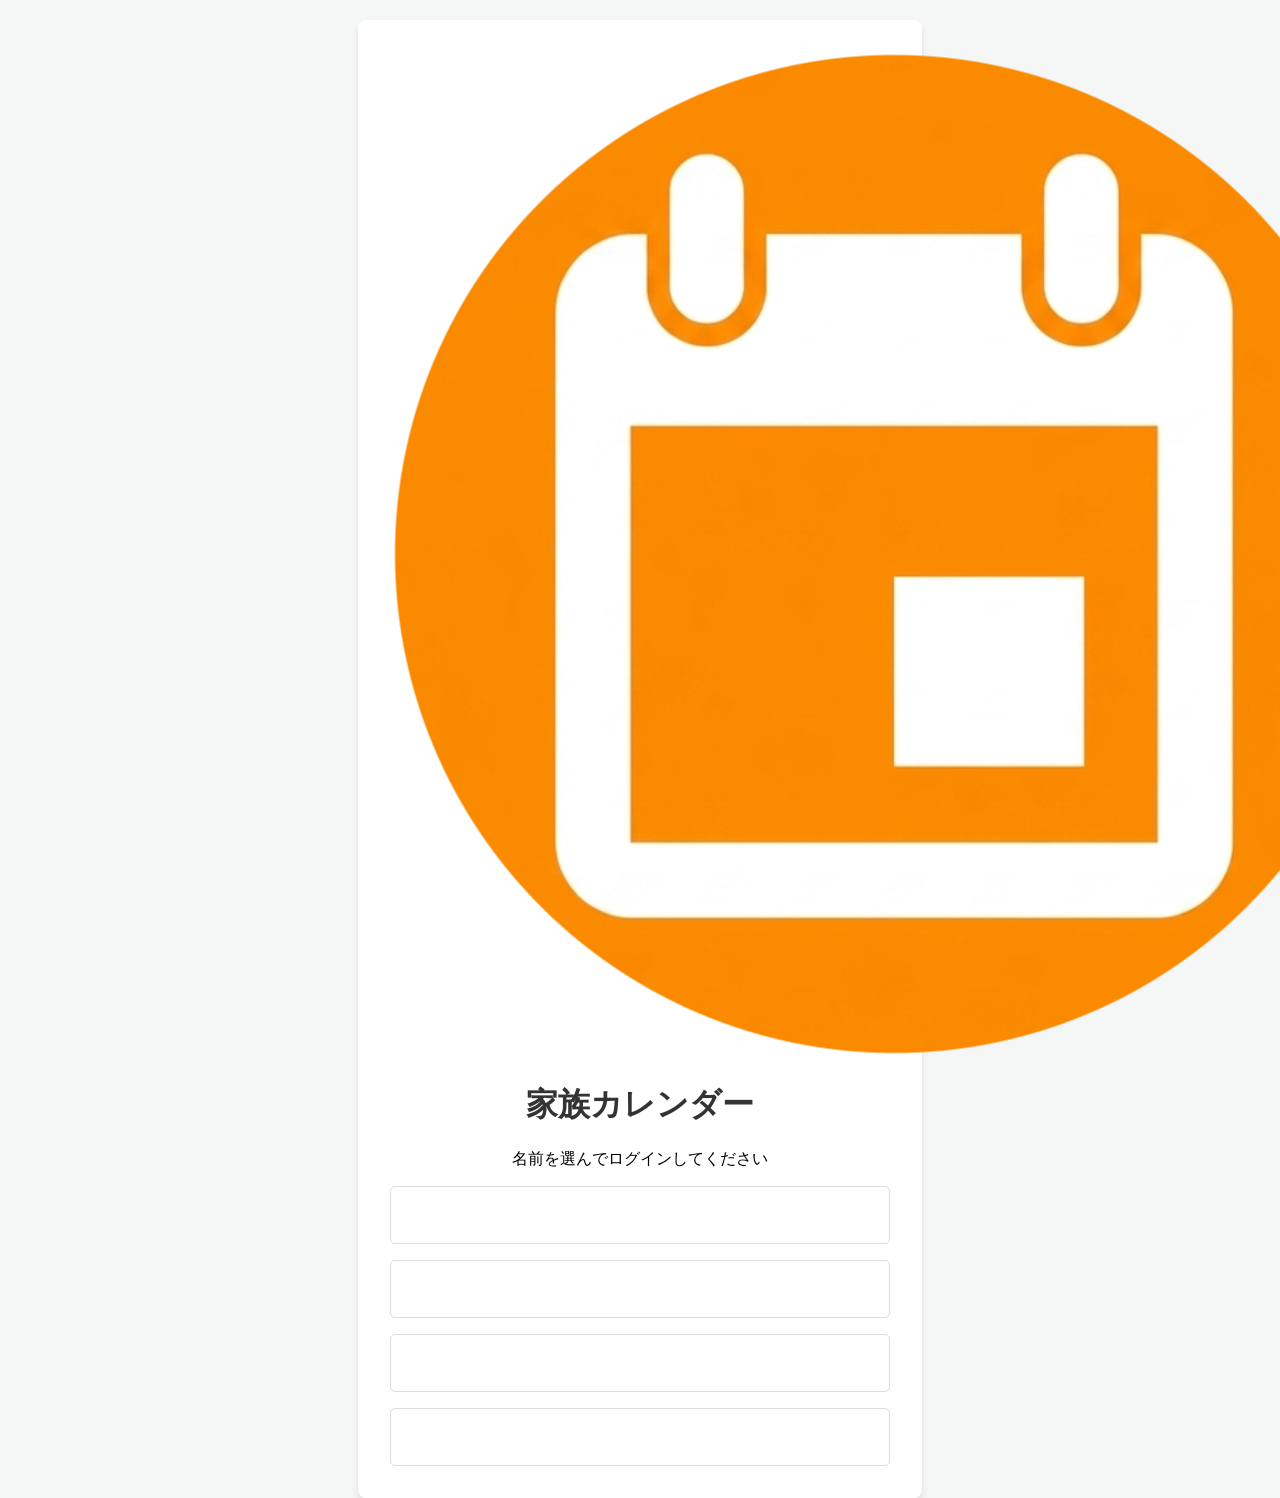
==== index.html @ 7b052051 "Update index.html" ====
<!DOCTYPE html>
<html lang="ja">
<head>
    <meta charset="UTF-8">
    <meta name="viewport" content="width=device-width, initial-scale=1.0">
    <title>家族カレンダー - ログイン</title>
    <link rel="icon" href="calendaricon.png" type="image/png">
    <link rel="stylesheet" href="style.css">
</head>
<body>
    <div class="login-container">
        <img src="calendaricon.png" alt="icon" class="page-icon">
        <h1>家族カレンダー</h1>
        <p>名前を選んでログインしてください</p>
        
        <div class="member-list">
            <button class="member-button" onclick="showPasswordInput('母')">母</button>
            <button class="member-button" onclick="showPasswordInput('父')">父</button>
            <button class="member-button" onclick="showPasswordInput('兄')">兄</button>
            <button class="member-button" onclick="showPasswordInput('妹')">妹</button>
        </div>

        <div id="password-section" class="hidden">
            <h2 id="selected-member-name"></h2>
            <input type="password" id="password-input" placeholder="パスワードを入力">
            <button onclick="login()">ログイン</button>
            <button class="secondary-button" onclick="hidePasswordInput()">戻る</button>
        </div>
    </div>

    <script src="auth.js"></script>
</body>
</html>
---- style.css ----
/* 基本設定 */
body {
    font-family: "Helvetica Neue", Arial, "Hiragino Kaku Gothic ProN", "Hiragino Sans", Meiryo, sans-serif;
    background-color: #f4f7f6;
    display: flex;
    justify-content: center;
    align-items: flex-start; /* カレンダー画面は上寄せ */
    min-height: 100vh;
    margin: 0;
    padding-top: 20px;
}

.login-container, .calendar-container {
    background-color: #ffffff;
    padding: 2rem;
    border-radius: 8px;
    box-shadow: 0 4px 6px rgba(0, 0, 0, 0.1);
    text-align: center;
    width: 90%;
    max-width: 500px;
}

h1, h2, h3 {
    color: #333;
}

/* メンバー選択ボタン */
.member-list {
    display: flex;
    flex-direction: column;
    gap: 1rem;
}

.member-button {
    padding: 1rem;
    font-size: 1.1rem;
    border: 1px solid #ddd;
    border-radius: 5px;
    background-color: #fff;
    cursor: pointer;
    transition: background-color 0.2s;
}

.member-button:hover {
    background-color: #e9ecef;
}

/* 共通ボタン・入力欄 */
input[type="password"], input[type="text"], input[type="date"] {
    width: 100%;
    padding: 0.8rem;
    margin-bottom: 1rem;
    border: 1px solid #ccc;
    border-radius: 4px;
    box-sizing: border-box;
}

button {
    padding: 0.8rem 1.5rem;
    font-size: 1rem;
    background-color: #007bff;
    color: white;
    border: none;
    border-radius: 4px;
    cursor: pointer;
    width: 100%;
}

button:hover {
    background-color: #0056b3;
}

/* カレンダー画面特有のデザイン */
header {
    display: flex;
    justify-content: space-between;
    align-items: center;
    margin-bottom: 2rem;
    border-bottom: 2px solid #eee;
    padding-bottom: 1rem;
}

header h1 {
    font-size: 1.2rem;
    margin: 0;
}

.logout-button {
    width: auto;
    background-color: #dc3545;
    padding: 0.5rem 1rem;
}

.logout-button:hover {
    background-color: #c82333;
}

.add-event-section {
    background-color: #f8f9fa;
    padding: 1rem;
    border-radius: 8px;
    margin-bottom: 2rem;
}

.event-list-section {
    text-align: left;
}

.event-item {
    display: flex;
    gap: 10px;
    padding: 0.8rem;
    border-bottom: 1px solid #eee;
    align-items: center;
}

.event-date {
    font-weight: bold;
    color: #007bff;
    min-width: 50px;
}

.event-name {
    background-color: #e2e3e5;
    padding: 2px 6px;
    border-radius: 4px;
    font-size: 0.8rem;
}

.event-plan {
    flex-grow: 1;
}

/* 非表示設定 */
.hidden {
    display: none;
}
.secondary-button {
    background-color: #6c757d;
    margin-top: 0.5rem;
}
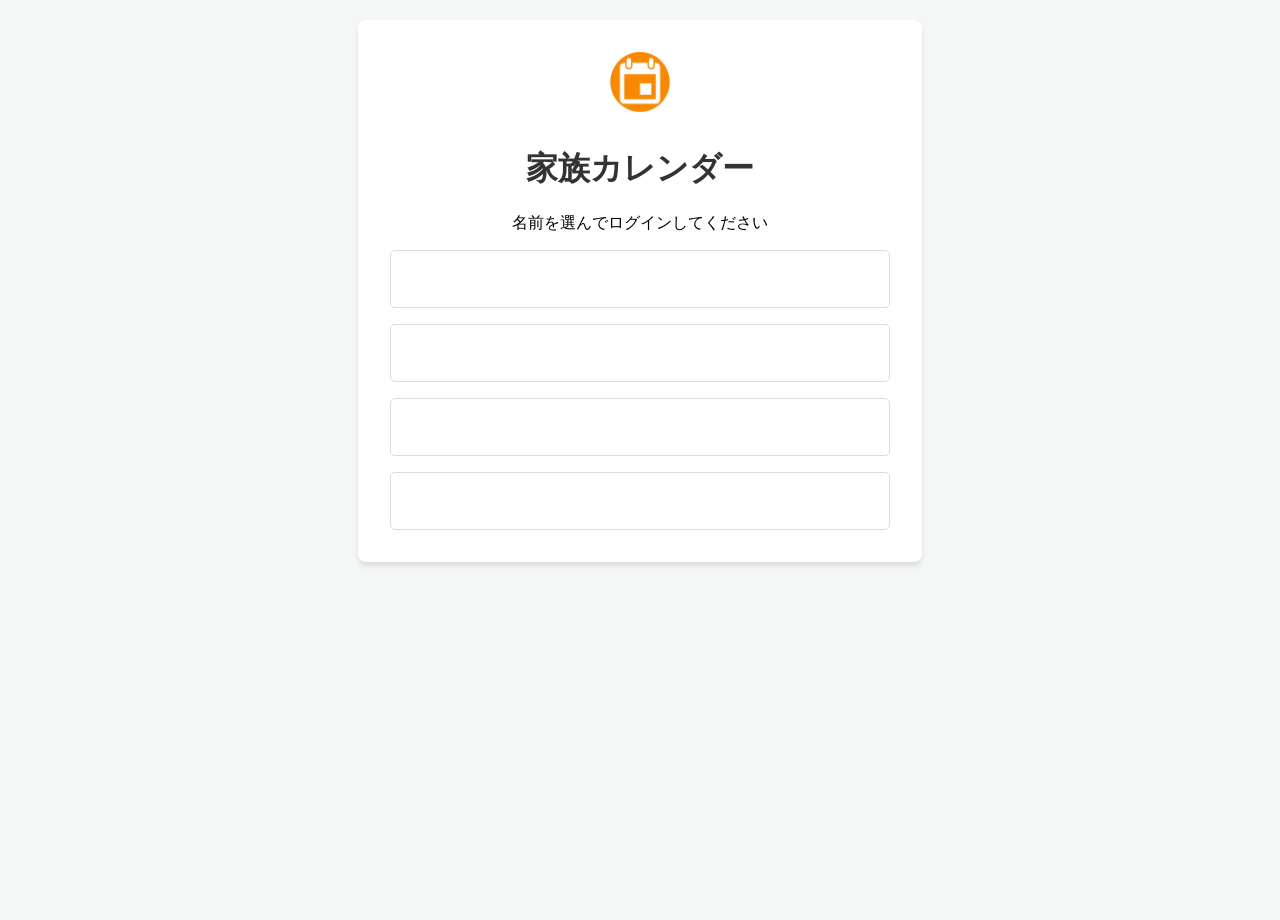
==== commit ada0bd49: "Update index.html" ====
--- a/index.html
+++ b/index.html
@@ -10,8 +10,8 @@
 <body>
     <div class="login-container">
         <img src="calendaricon.png" alt="icon" class="page-icon">
-        <h1>家族カレンダー</h1>
-        <p>名前を選んでログインしてください</p>
+        <h1 class="main-title">家族カレンダー</h1>
+        <p class="sub-title">名前を選んでログインしてください</p>
         
         <div class="member-list">
             <button class="member-button" onclick="showPasswordInput('母')">母</button>
@@ -23,7 +23,7 @@
         <div id="password-section" class="hidden">
             <h2 id="selected-member-name"></h2>
             <input type="password" id="password-input" placeholder="パスワードを入力">
-            <button onclick="login()">ログイン</button>
+            <button class="primary-button" onclick="login()">ログイン</button>
             <button class="secondary-button" onclick="hidePasswordInput()">戻る</button>
         </div>
     </div>
--- a/style.css
+++ b/style.css
@@ -4,7 +4,7 @@
     background-color: #f4f7f6;
     display: flex;
     justify-content: center;
-    align-items: flex-start; /* カレンダー画面は上寄せ */
+    align-items: flex-start;
     min-height: 100vh;
     margin: 0;
     padding-top: 20px;
@@ -18,6 +18,14 @@
     text-align: center;
     width: 90%;
     max-width: 500px;
+}
+
+/* アイコンのスタイル */
+.page-icon {
+    width: 60px;
+    height: 60px;
+    object-fit: contain;
+    margin-bottom: 10px;
 }
 
 h1, h2, h3 {
@@ -80,6 +88,18 @@
     padding-bottom: 1rem;
 }
 
+.header-top {
+    display: flex;
+    align-items: center;
+    gap: 10px;
+}
+
+.header-top .page-icon {
+    width: 40px;
+    height: 40px;
+    margin-bottom: 0;
+}
+
 header h1 {
     font-size: 1.2rem;
     margin: 0;
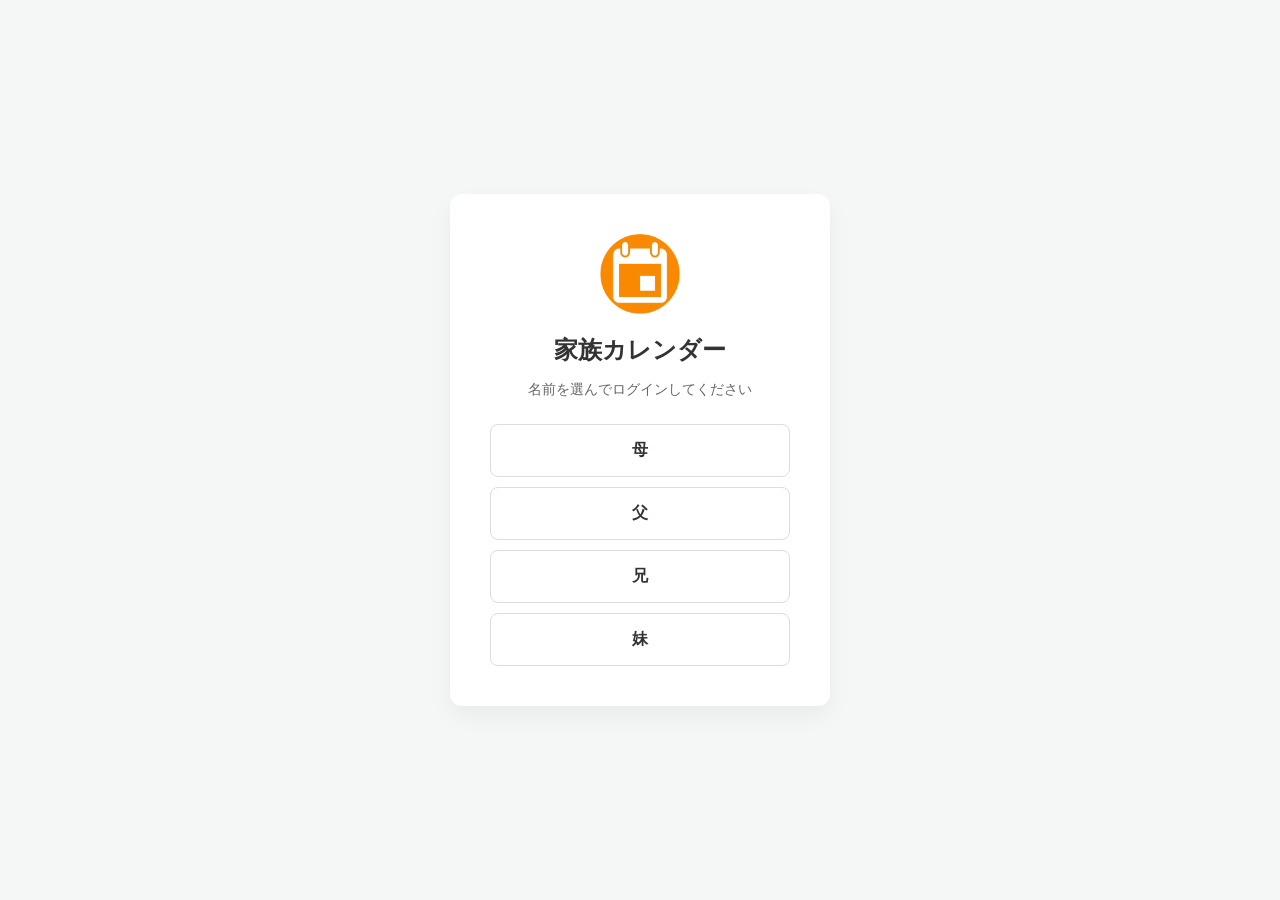
==== commit 77ef6687: "Update index.html" ====
--- a/index.html
+++ b/index.html
@@ -23,6 +23,7 @@
         <div id="password-section" class="hidden">
             <h2 id="selected-member-name"></h2>
             <input type="password" id="password-input" placeholder="パスワードを入力">
+            <div id="login-message" class="status-message"></div>
             <button class="primary-button" onclick="login()">ログイン</button>
             <button class="secondary-button" onclick="hidePasswordInput()">戻る</button>
         </div>
--- a/style.css
+++ b/style.css
@@ -1,161 +1,221 @@
-/* 基本設定 */
+:root {
+    --bg-color: #f4f7f6;
+    --card-bg: #ffffff;
+    --primary-color: #007bff;
+    --border-color: #e0e0e0;
+    --text-main: #333333;
+    --text-sub: #666666;
+    
+    /* メンバーカラー */
+    --color-mama: #ffb6c1; /* ピンク */
+    --color-papa: #98fb98; /* 薄緑 */
+    --color-brother: #add8e6; /* 水色 */
+    --color-sister: #fffacd; /* 薄黄 */
+}
+
+/* 全体設定 */
 body {
-    font-family: "Helvetica Neue", Arial, "Hiragino Kaku Gothic ProN", "Hiragino Sans", Meiryo, sans-serif;
-    background-color: #f4f7f6;
+    font-family: "Helvetica Neue", Arial, sans-serif;
+    background-color: var(--bg-color);
+    margin: 0;
+    color: var(--text-main);
     display: flex;
     justify-content: center;
-    align-items: flex-start;
+    align-items: center;
     min-height: 100vh;
-    margin: 0;
-    padding-top: 20px;
-}
-
-.login-container, .calendar-container {
-    background-color: #ffffff;
-    padding: 2rem;
-    border-radius: 8px;
-    box-shadow: 0 4px 6px rgba(0, 0, 0, 0.1);
+}
+
+/* ログイン画面のコンテナ (画像2対応) */
+.login-container {
+    background-color: var(--card-bg);
+    padding: 40px;
+    border-radius: 12px;
+    box-shadow: 0 10px 25px rgba(0,0,0,0.05);
     text-align: center;
     width: 90%;
-    max-width: 500px;
-}
-
-/* アイコンのスタイル */
+    max-width: 380px; /* 横幅を制限 */
+    box-sizing: border-box;
+}
+
+/* アイコンのサイズを厳密に固定 */
 .page-icon {
-    width: 60px;
-    height: 60px;
+    width: 80px !important;  /* サイズを80pxに固定 */
+    height: 80px !important;
+    max-width: 100%;
     object-fit: contain;
-    margin-bottom: 10px;
-}
-
-h1, h2, h3 {
+    margin: 0 auto 20px auto;
+    display: block;
+}
+
+.main-title { 
+    font-size: 1.5rem; 
+    margin: 10px 0; 
+    font-weight: bold; 
     color: #333;
+}
+
+.sub-title { 
+    color: var(--text-sub); 
+    margin-bottom: 25px; 
+    font-size: 0.9rem;
 }
 
 /* メンバー選択ボタン */
 .member-list {
     display: flex;
     flex-direction: column;
-    gap: 1rem;
+    gap: 10px;
 }
 
 .member-button {
-    padding: 1rem;
-    font-size: 1.1rem;
+    display: block;
+    width: 100%;
+    padding: 15px;
     border: 1px solid #ddd;
-    border-radius: 5px;
+    border-radius: 8px;
     background-color: #fff;
-    cursor: pointer;
-    transition: background-color 0.2s;
-}
-
-.member-button:hover {
-    background-color: #e9ecef;
-}
-
-/* 共通ボタン・入力欄 */
-input[type="password"], input[type="text"], input[type="date"] {
-    width: 100%;
-    padding: 0.8rem;
-    margin-bottom: 1rem;
-    border: 1px solid #ccc;
-    border-radius: 4px;
+    font-size: 1rem;
+    font-weight: bold;
+    color: #333;
+    cursor: pointer;
+    transition: all 0.2s;
+}
+
+.member-button:hover { 
+    background-color: #f8f9fa; 
+    border-color: #bbb; 
+}
+
+/* パスワードセクション */
+#password-section {
+    margin-top: 20px;
+}
+
+#password-input {
+    width: 100%;
+    padding: 12px;
+    margin-bottom: 15px;
+    border: 1px solid #ddd;
+    border-radius: 6px;
     box-sizing: border-box;
 }
 
-button {
-    padding: 0.8rem 1.5rem;
-    font-size: 1rem;
-    background-color: #007bff;
+.primary-button {
+    background-color: var(--primary-color);
     color: white;
     border: none;
-    border-radius: 4px;
-    cursor: pointer;
-    width: 100%;
-}
-
-button:hover {
-    background-color: #0056b3;
-}
-
-/* カレンダー画面特有のデザイン */
-header {
+    padding: 12px;
+    width: 100%;
+    border-radius: 6px;
+    cursor: pointer;
+    font-weight: bold;
+}
+
+.secondary-button {
+    background-color: #6c757d;
+    color: white;
+    border: none;
+    padding: 10px;
+    width: 100%;
+    border-radius: 6px;
+    cursor: pointer;
+    margin-top: 10px;
+}
+
+/* カレンダー画面のレイアウト */
+.app-container {
+    display: flex;
+    width: 100%;
+    height: 100vh;
+    align-items: stretch;
+}
+
+.sidebar {
+    width: 250px;
+    background-color: #fff;
+    border-right: 1px solid var(--border-color);
+    padding: 20px;
+    display: flex;
+    flex-direction: column;
+}
+
+.calendar-main {
+    flex-grow: 1;
+    display: flex;
+    flex-direction: column;
+    background-color: #fff;
+}
+
+.calendar-header {
     display: flex;
     justify-content: space-between;
     align-items: center;
-    margin-bottom: 2rem;
-    border-bottom: 2px solid #eee;
-    padding-bottom: 1rem;
-}
-
-.header-top {
-    display: flex;
-    align-items: center;
-    gap: 10px;
-}
-
-.header-top .page-icon {
-    width: 40px;
-    height: 40px;
-    margin-bottom: 0;
-}
-
-header h1 {
-    font-size: 1.2rem;
-    margin: 0;
-}
-
-.logout-button {
-    width: auto;
-    background-color: #dc3545;
-    padding: 0.5rem 1rem;
-}
-
-.logout-button:hover {
-    background-color: #c82333;
-}
-
-.add-event-section {
-    background-color: #f8f9fa;
-    padding: 1rem;
-    border-radius: 8px;
-    margin-bottom: 2rem;
-}
-
-.event-list-section {
-    text-align: left;
-}
-
-.event-item {
-    display: flex;
-    gap: 10px;
-    padding: 0.8rem;
-    border-bottom: 1px solid #eee;
-    align-items: center;
-}
-
-.event-date {
+    padding: 15px 25px;
+    border-bottom: 1px solid var(--border-color);
+}
+
+.header-left { display: flex; align-items: center; gap: 10px; }
+.header-icon { width: 32px; height: 32px; object-fit: contain; }
+
+.nav-btn, .add-btn {
+    padding: 8px 15px;
+    border: 1px solid var(--border-color);
+    background: #fff;
+    border-radius: 5px;
+    cursor: pointer;
+    margin-left: 5px;
+}
+
+.add-btn { background-color: var(--primary-color); color: #fff; border: none; font-weight: bold; }
+
+/* カレンダーグリッド */
+.calendar-grid {
+    display: grid;
+    grid-template-columns: repeat(7, 1fr);
+    flex-grow: 1;
+}
+
+.day-header {
+    padding: 10px;
+    text-align: center;
     font-weight: bold;
-    color: #007bff;
-    min-width: 50px;
-}
-
-.event-name {
-    background-color: #e2e3e5;
-    padding: 2px 6px;
+    border-bottom: 1px solid var(--border-color);
+    border-right: 1px solid var(--border-color);
+}
+
+.sun { color: #d9534f; }
+.sat { color: #0275d8; }
+
+.calendar-day {
+    min-height: 100px;
+    border-right: 1px solid var(--border-color);
+    border-bottom: 1px solid var(--border-color);
+    padding: 5px;
+}
+
+.day-number { font-size: 0.9rem; margin-bottom: 5px; display: block; }
+
+/* 予定のラベル */
+.event-label {
+    font-size: 0.75rem;
+    padding: 3px 6px;
     border-radius: 4px;
-    font-size: 0.8rem;
-}
-
-.event-plan {
-    flex-grow: 1;
-}
-
-/* 非表示設定 */
-.hidden {
-    display: none;
-}
-.secondary-button {
-    background-color: #6c757d;
-    margin-top: 0.5rem;
-}
+    margin-bottom: 2px;
+    white-space: nowrap;
+    overflow: hidden;
+    text-overflow: ellipsis;
+    display: block;
+}
+
+.color-mama { background-color: var(--color-mama); }
+.color-papa { background-color: var(--color-papa); }
+.color-brother { background-color: var(--color-brother); }
+.color-sister { background-color: var(--color-sister); }
+
+.modal {
+    position: fixed; top: 0; left: 0; width: 100%; height: 100%;
+    background: rgba(0,0,0,0.5); display: flex; justify-content: center; align-items: center;
+}
+.modal-content { background: #fff; padding: 25px; border-radius: 10px; width: 300px; }
+
+.hidden { display: none; }
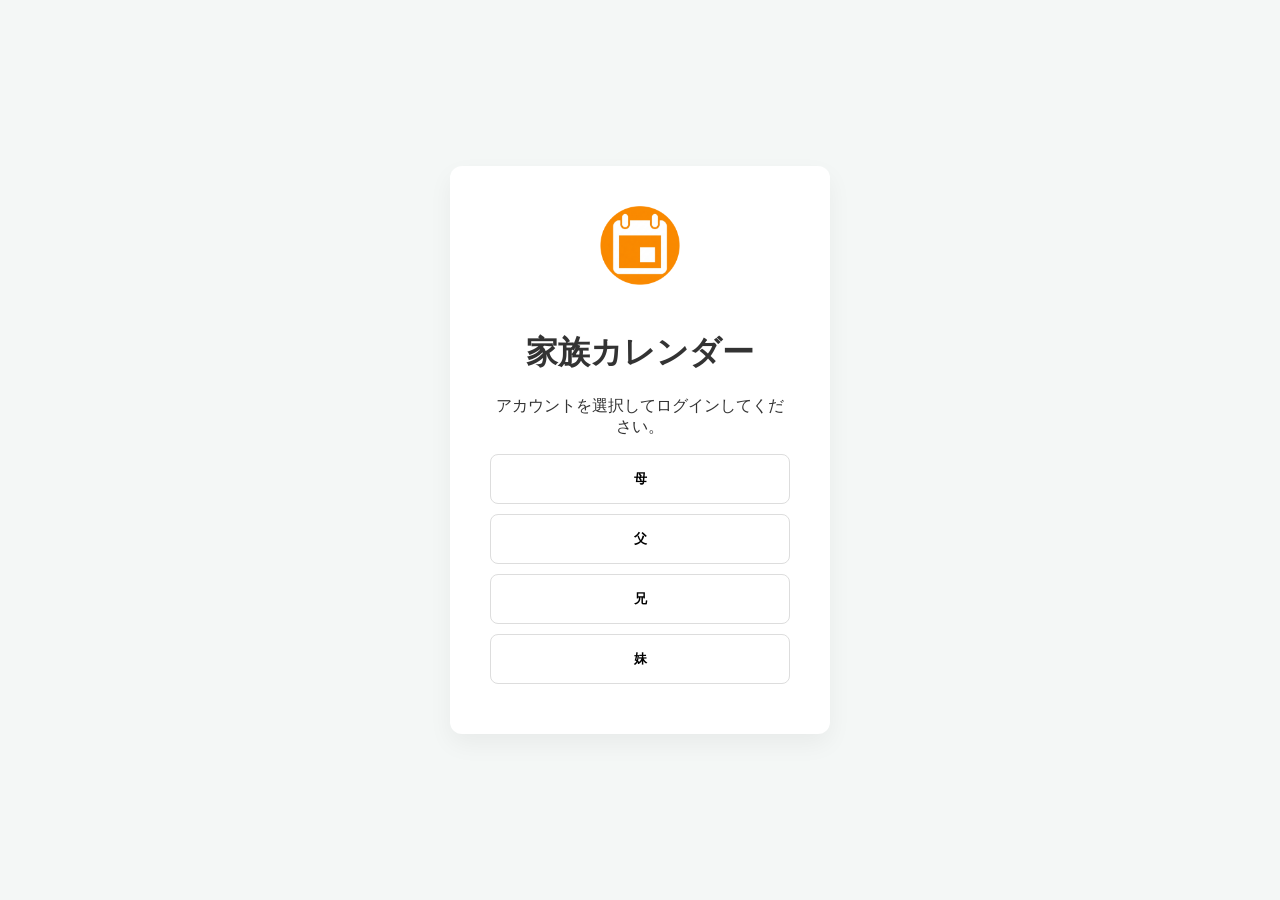
==== commit 73c4480e: "Update index.html" ====
--- a/index.html
+++ b/index.html
@@ -7,11 +7,11 @@
     <link rel="icon" href="calendaricon.png" type="image/png">
     <link rel="stylesheet" href="style.css">
 </head>
-<body>
+<body class="login-page">
     <div class="login-container">
         <img src="calendaricon.png" alt="icon" class="page-icon">
         <h1 class="main-title">家族カレンダー</h1>
-        <p class="sub-title">名前を選んでログインしてください</p>
+        <p class="sub-title">アカウントを選択してログインしてください。</p>
         
         <div class="member-list">
             <button class="member-button" onclick="showPasswordInput('母')">母</button>
--- a/style.css
+++ b/style.css
@@ -5,27 +5,31 @@
     --border-color: #e0e0e0;
     --text-main: #333333;
     --text-sub: #666666;
-    
-    /* メンバーカラー */
-    --color-mama: #ffb6c1; /* ピンク */
-    --color-papa: #98fb98; /* 薄緑 */
-    --color-brother: #add8e6; /* 水色 */
-    --color-sister: #fffacd; /* 薄黄 */
+    --color-mama: #ffb6c1;
+    --color-papa: #98fb98;
+    --color-brother: #add8e6;
+    --color-sister: #fffacd;
 }
 
 /* 全体設定 */
-body {
+* { box-sizing: border-box; }
+
+body, html {
+    margin: 0;
+    padding: 0;
+    height: 100%;
     font-family: "Helvetica Neue", Arial, sans-serif;
     background-color: var(--bg-color);
-    margin: 0;
     color: var(--text-main);
+}
+
+/* ログイン画面 (中央配置) */
+body.login-page {
     display: flex;
     justify-content: center;
     align-items: center;
-    min-height: 100vh;
 }
 
-/* ログイン画面のコンテナ (画像2対応) */
 .login-container {
     background-color: var(--card-bg);
     padding: 40px;
@@ -33,146 +37,87 @@
     box-shadow: 0 10px 25px rgba(0,0,0,0.05);
     text-align: center;
     width: 90%;
-    max-width: 380px; /* 横幅を制限 */
-    box-sizing: border-box;
+    max-width: 380px;
 }
 
-/* アイコンのサイズを厳密に固定 */
 .page-icon {
-    width: 80px !important;  /* サイズを80pxに固定 */
-    height: 80px !important;
-    max-width: 100%;
+    width: 80px;
+    height: 80px;
     object-fit: contain;
-    margin: 0 auto 20px auto;
-    display: block;
+    margin-bottom: 20px;
 }
 
-.main-title { 
-    font-size: 1.5rem; 
-    margin: 10px 0; 
-    font-weight: bold; 
-    color: #333;
-}
-
-.sub-title { 
-    color: var(--text-sub); 
-    margin-bottom: 25px; 
-    font-size: 0.9rem;
-}
-
-/* メンバー選択ボタン */
-.member-list {
-    display: flex;
-    flex-direction: column;
-    gap: 10px;
+.status-message {
+    font-size: 0.85rem;
+    margin-bottom: 10px;
+    min-height: 1.2rem;
 }
 
 .member-button {
-    display: block;
-    width: 100%;
-    padding: 15px;
-    border: 1px solid #ddd;
-    border-radius: 8px;
-    background-color: #fff;
-    font-size: 1rem;
-    font-weight: bold;
-    color: #333;
-    cursor: pointer;
-    transition: all 0.2s;
+    display: block; width: 100%; padding: 15px; margin-bottom: 10px;
+    border: 1px solid #ddd; border-radius: 8px; background: #fff;
+    font-weight: bold; cursor: pointer;
 }
 
-.member-button:hover { 
-    background-color: #f8f9fa; 
-    border-color: #bbb; 
+/* カレンダー画面のレイアウト (画像2修正) */
+.app-container {
+    display: flex;
+    width: 100vw;
+    height: 100vh;
 }
 
-/* パスワードセクション */
-#password-section {
-    margin-top: 20px;
-}
-
-#password-input {
-    width: 100%;
-    padding: 12px;
-    margin-bottom: 15px;
-    border: 1px solid #ddd;
-    border-radius: 6px;
-    box-sizing: border-box;
-}
-
-.primary-button {
-    background-color: var(--primary-color);
-    color: white;
-    border: none;
-    padding: 12px;
-    width: 100%;
-    border-radius: 6px;
-    cursor: pointer;
-    font-weight: bold;
-}
-
-.secondary-button {
-    background-color: #6c757d;
-    color: white;
-    border: none;
-    padding: 10px;
-    width: 100%;
-    border-radius: 6px;
-    cursor: pointer;
-    margin-top: 10px;
-}
-
-/* カレンダー画面のレイアウト */
-.app-container {
-    display: flex;
-    width: 100%;
-    height: 100vh;
-    align-items: stretch;
-}
-
+/* サイドバー */
 .sidebar {
     width: 250px;
+    min-width: 250px;
     background-color: #fff;
     border-right: 1px solid var(--border-color);
     padding: 20px;
     display: flex;
     flex-direction: column;
+    overflow-y: auto;
 }
 
+.sidebar h3 { font-size: 1rem; margin-top: 0; }
+.sidebar ul { list-style: none; padding: 0; margin-bottom: 30px; }
+.sidebar li { display: flex; align-items: center; gap: 10px; margin-bottom: 8px; }
+
+.dot { width: 12px; height: 12px; border-radius: 50%; display: inline-block; }
+
+/* メインエリア */
 .calendar-main {
     flex-grow: 1;
     display: flex;
     flex-direction: column;
     background-color: #fff;
+    overflow: hidden;
 }
 
 .calendar-header {
+    padding: 10px 20px;
     display: flex;
     justify-content: space-between;
     align-items: center;
-    padding: 15px 25px;
     border-bottom: 1px solid var(--border-color);
 }
 
 .header-left { display: flex; align-items: center; gap: 10px; }
-.header-icon { width: 32px; height: 32px; object-fit: contain; }
+.header-icon { width: 30px; height: 30px; }
+.header-left h2 { font-size: 1.2rem; margin: 0; }
 
 .nav-btn, .add-btn {
-    padding: 8px 15px;
-    border: 1px solid var(--border-color);
-    background: #fff;
-    border-radius: 5px;
-    cursor: pointer;
-    margin-left: 5px;
+    padding: 6px 12px; border: 1px solid var(--border-color);
+    background: #fff; border-radius: 4px; cursor: pointer;
 }
+.add-btn { background: var(--primary-color); color: #fff; border: none; font-weight: bold; }
 
-.add-btn { background-color: var(--primary-color); color: #fff; border: none; font-weight: bold; }
-
-/* カレンダーグリッド */
+/* カレンダーグリッド (ここが重要) */
 .calendar-grid {
     display: grid;
     grid-template-columns: repeat(7, 1fr);
+    grid-template-rows: auto 1fr; /* 曜日＋残りの高さ */
     flex-grow: 1;
+    width: 100%;
 }
 
 .day-header {
@@ -181,41 +126,33 @@
     font-weight: bold;
     border-bottom: 1px solid var(--border-color);
     border-right: 1px solid var(--border-color);
+    background-color: #fafafa;
 }
 
-.sun { color: #d9534f; }
-.sat { color: #0275d8; }
+.calendar-days-contents {
+    display: contents;
+}
 
 .calendar-day {
-    min-height: 100px;
     border-right: 1px solid var(--border-color);
     border-bottom: 1px solid var(--border-color);
     padding: 5px;
+    position: relative;
+    background: #fff;
+    overflow-y: auto;
 }
 
-.day-number { font-size: 0.9rem; margin-bottom: 5px; display: block; }
+.day-number { font-size: 0.8rem; color: #777; margin-bottom: 5px; display: block; }
 
-/* 予定のラベル */
+/* 予定ラベル */
 .event-label {
-    font-size: 0.75rem;
-    padding: 3px 6px;
-    border-radius: 4px;
-    margin-bottom: 2px;
-    white-space: nowrap;
-    overflow: hidden;
-    text-overflow: ellipsis;
-    display: block;
+    font-size: 0.7rem; padding: 2px 4px; border-radius: 3px;
+    margin-bottom: 2px; display: block; overflow: hidden; text-overflow: ellipsis;
 }
 
-.color-mama { background-color: var(--color-mama); }
-.color-papa { background-color: var(--color-papa); }
-.color-brother { background-color: var(--color-brother); }
-.color-sister { background-color: var(--color-sister); }
-
-.modal {
-    position: fixed; top: 0; left: 0; width: 100%; height: 100%;
-    background: rgba(0,0,0,0.5); display: flex; justify-content: center; align-items: center;
+/* 共通パーツ */
+.hidden { display: none; }
+.logout-button {
+    margin-top: auto; padding: 10px; background: #eee; border: none;
+    border-radius: 4px; cursor: pointer;
 }
-.modal-content { background: #fff; padding: 25px; border-radius: 10px; width: 300px; }
-
-.hidden { display: none; }
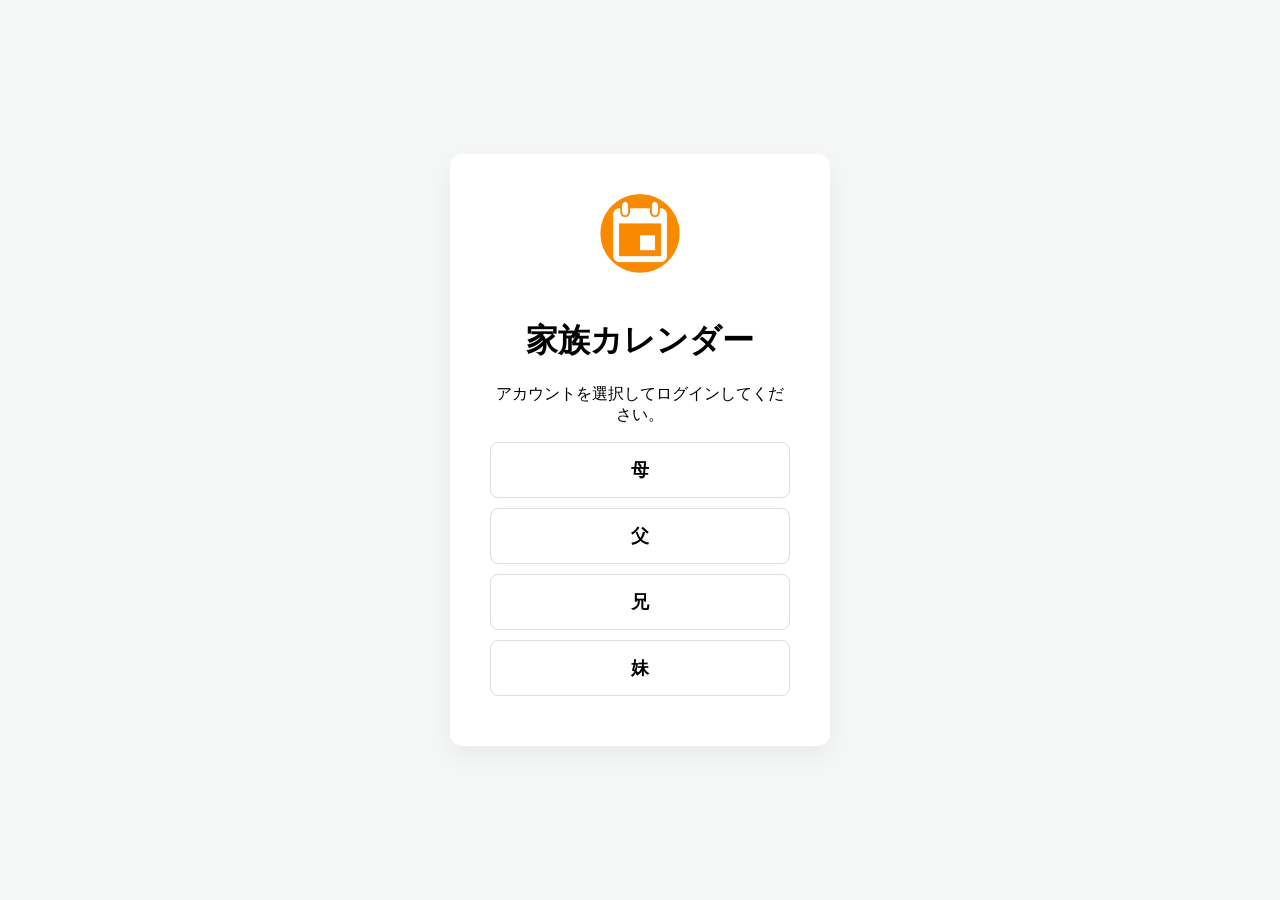
==== commit f05dddb9: "Update index.html" ====
--- a/index.html
+++ b/index.html
@@ -23,7 +23,6 @@
         <div id="password-section" class="hidden">
             <h2 id="selected-member-name"></h2>
             <input type="password" id="password-input" placeholder="パスワードを入力">
-            <div id="login-message" class="status-message"></div>
             <button class="primary-button" onclick="login()">ログイン</button>
             <button class="secondary-button" onclick="hidePasswordInput()">戻る</button>
         </div>
--- a/style.css
+++ b/style.css
@@ -11,7 +11,6 @@
     --color-sister: #fffacd;
 }
 
-/* 全体設定 */
 * { box-sizing: border-box; }
 
 body, html {
@@ -20,10 +19,9 @@
     height: 100%;
     font-family: "Helvetica Neue", Arial, sans-serif;
     background-color: var(--bg-color);
-    color: var(--text-main);
 }
 
-/* ログイン画面 (中央配置) */
+/* ログインページの設定 */
 body.login-page {
     display: flex;
     justify-content: center;
@@ -36,8 +34,7 @@
     border-radius: 12px;
     box-shadow: 0 10px 25px rgba(0,0,0,0.05);
     text-align: center;
-    width: 90%;
-    max-width: 380px;
+    width: 380px;
 }
 
 .page-icon {
@@ -47,77 +44,85 @@
     margin-bottom: 20px;
 }
 
-.status-message {
-    font-size: 0.85rem;
-    margin-bottom: 10px;
-    min-height: 1.2rem;
-}
-
 .member-button {
     display: block; width: 100%; padding: 15px; margin-bottom: 10px;
     border: 1px solid #ddd; border-radius: 8px; background: #fff;
-    font-weight: bold; cursor: pointer;
+    font-weight: bold; cursor: pointer; font-size: 1.1rem;
 }
 
-/* カレンダー画面のレイアウト (画像2修正) */
+.primary-button {
+    padding: 0.8rem; background-color: var(--primary-color);
+    color: white; border: none; border-radius: 4px; width: 100%; cursor: pointer;
+}
+
+/* カレンダー画面のレイアウト修正 */
 .app-container {
     display: flex;
     width: 100vw;
     height: 100vh;
 }
 
-/* サイドバー */
 .sidebar {
-    width: 250px;
-    min-width: 250px;
+    width: 200px;
     background-color: #fff;
     border-right: 1px solid var(--border-color);
     padding: 20px;
     display: flex;
     flex-direction: column;
-    overflow-y: auto;
 }
 
-.sidebar h3 { font-size: 1rem; margin-top: 0; }
-.sidebar ul { list-style: none; padding: 0; margin-bottom: 30px; }
-.sidebar li { display: flex; align-items: center; gap: 10px; margin-bottom: 8px; }
-
-.dot { width: 12px; height: 12px; border-radius: 50%; display: inline-block; }
-
-/* メインエリア */
 .calendar-main {
     flex-grow: 1;
     display: flex;
     flex-direction: column;
     background-color: #fff;
-    overflow: hidden;
 }
 
+/* ヘッダーの中央に矢印と年月を配置 */
 .calendar-header {
-    padding: 10px 20px;
+    padding: 15px 20px;
     display: flex;
-    justify-content: space-between;
+    justify-content: center; /* 中央に寄せる */
     align-items: center;
     border-bottom: 1px solid var(--border-color);
+    position: relative;
 }
 
-.header-left { display: flex; align-items: center; gap: 10px; }
-.header-icon { width: 30px; height: 30px; }
-.header-left h2 { font-size: 1.2rem; margin: 0; }
+.header-center {
+    display: flex;
+    align-items: center;
+    gap: 20px;
+}
 
-.nav-btn, .add-btn {
-    padding: 6px 12px; border: 1px solid var(--border-color);
-    background: #fff; border-radius: 4px; cursor: pointer;
+.header-center h2 {
+    margin: 0;
+    font-size: 1.5rem;
+    min-width: 150px;
+    text-align: center;
 }
-.add-btn { background: var(--primary-color); color: #fff; border: none; font-weight: bold; }
 
-/* カレンダーグリッド (ここが重要) */
+.arrow-btn {
+    background: none;
+    border: none;
+    font-size: 1.5rem;
+    cursor: pointer;
+    color: var(--primary-color);
+    padding: 5px 10px;
+}
+
+.header-right {
+    position: absolute;
+    right: 20px;
+    display: flex;
+    gap: 10px;
+}
+
+/* カレンダーグリッドの修正（横7列を厳守） */
 .calendar-grid {
     display: grid;
     grid-template-columns: repeat(7, 1fr);
-    grid-template-rows: auto 1fr; /* 曜日＋残りの高さ */
     flex-grow: 1;
-    width: 100%;
+    overflow-y: auto;
 }
 
 .day-header {
@@ -126,33 +131,48 @@
     font-weight: bold;
     border-bottom: 1px solid var(--border-color);
     border-right: 1px solid var(--border-color);
-    background-color: #fafafa;
+    background-color: #f9f9f9;
 }
 
-.calendar-days-contents {
-    display: contents;
-}
+.sun { color: #d9534f; }
+.sat { color: #0275d8; }
 
 .calendar-day {
+    min-height: 120px;
     border-right: 1px solid var(--border-color);
     border-bottom: 1px solid var(--border-color);
     padding: 5px;
-    position: relative;
-    background: #fff;
-    overflow-y: auto;
+    background-color: #fff;
 }
 
-.day-number { font-size: 0.8rem; color: #777; margin-bottom: 5px; display: block; }
+.day-number {
+    font-size: 0.8rem;
+    color: #888;
+    margin-bottom: 5px;
+    display: block;
+}
 
 /* 予定ラベル */
 .event-label {
-    font-size: 0.7rem; padding: 2px 4px; border-radius: 3px;
-    margin-bottom: 2px; display: block; overflow: hidden; text-overflow: ellipsis;
+    font-size: 0.75rem;
+    padding: 2px 4px;
+    border-radius: 3px;
+    margin-bottom: 2px;
+    display: block;
+    overflow: hidden;
+    text-overflow: ellipsis;
+    white-space: nowrap;
 }
 
-/* 共通パーツ */
+.color-mama { background-color: var(--color-mama); }
+.color-papa { background-color: var(--color-papa); }
+.color-brother { background-color: var(--color-brother); }
+.color-sister { background-color: var(--color-sister); }
+
 .hidden { display: none; }
-.logout-button {
-    margin-top: auto; padding: 10px; background: #eee; border: none;
-    border-radius: 4px; cursor: pointer;
+
+.modal {
+    position: fixed; top: 0; left: 0; width: 100%; height: 100%;
+    background: rgba(0,0,0,0.5); display: flex; justify-content: center; align-items: center;
 }
+.modal-content { background: #fff; padding: 25px; border-radius: 10px; width: 300px; }
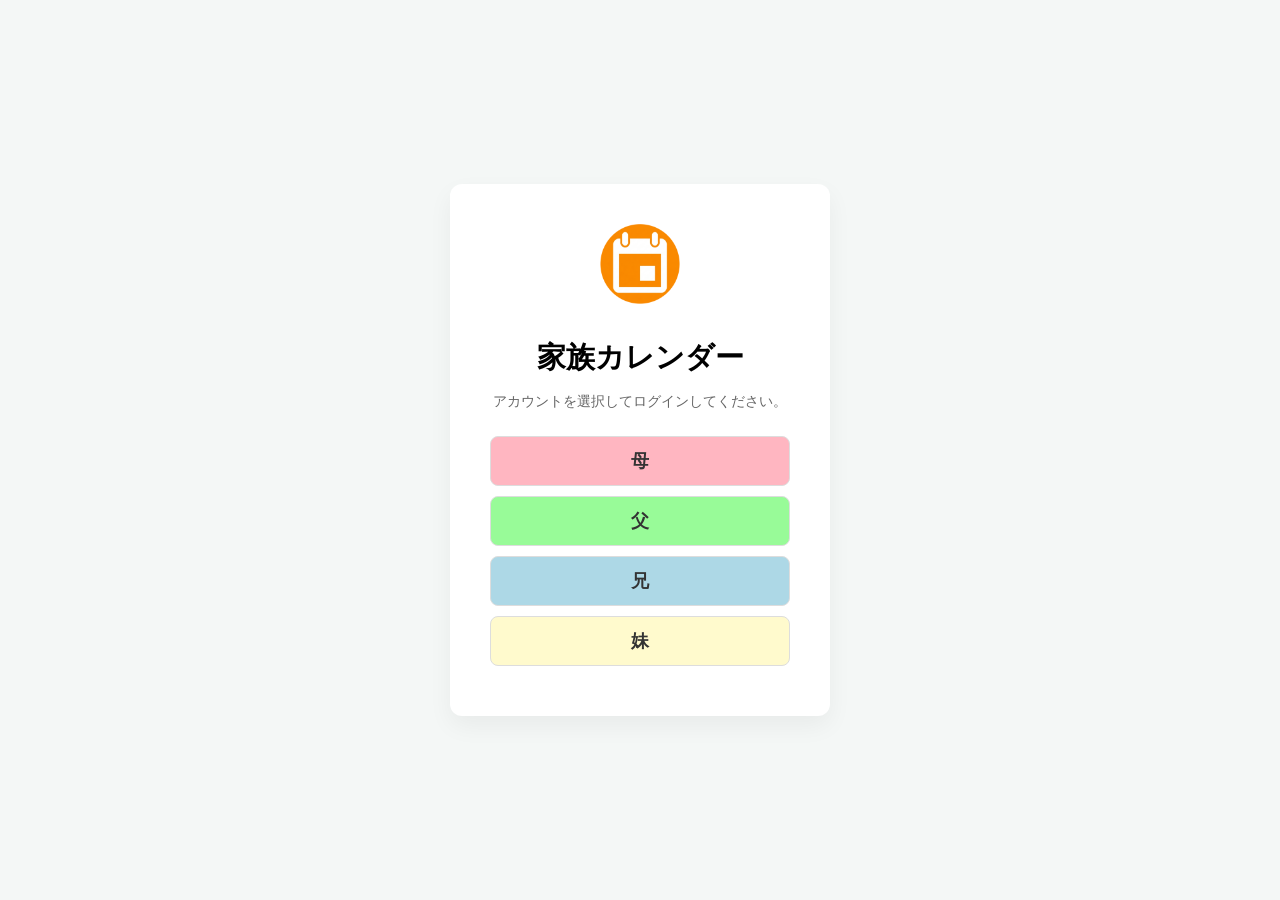
==== commit 70e7e3f0: "Add configurable family members and colors" ====
--- a/index.html
+++ b/index.html
@@ -13,12 +13,7 @@
         <h1 class="main-title">家族カレンダー</h1>
         <p class="sub-title">アカウントを選択してログインしてください。</p>
         
-        <div class="member-list">
-            <button class="member-button" onclick="showPasswordInput('母')">母</button>
-            <button class="member-button" onclick="showPasswordInput('父')">父</button>
-            <button class="member-button" onclick="showPasswordInput('兄')">兄</button>
-            <button class="member-button" onclick="showPasswordInput('妹')">妹</button>
-        </div>
+        <div id="login-member-list" class="member-list"></div>
 
         <div id="password-section" class="hidden">
             <h2 id="selected-member-name"></h2>
--- a/style.css
+++ b/style.css
@@ -2,6 +2,8 @@
     --bg-color: #f4f7f6;
     --card-bg: #ffffff;
     --primary-color: #007bff;
+    --primary-hover: #0056b3;
+    --secondary-color: #6c757d;
     --border-color: #e0e0e0;
     --text-main: #333333;
     --text-sub: #666666;
@@ -44,18 +46,61 @@
     margin-bottom: 20px;
 }
 
+.main-title { font-size: 1.8rem; margin: 10px 0; font-weight: bold; }
+.sub-title { color: var(--text-sub); margin-bottom: 25px; font-size: 0.9rem; }
+
+/* ボタンの共通スタイル */
+.member-button, .primary-button {
+    display: block;
+    width: 100%;
+    padding: 12px;
+    margin-bottom: 10px;
+    border-radius: 8px;
+    font-size: 1.1rem;
+    font-weight: bold;
+    cursor: pointer;
+    transition: background-color 0.2s;
+    text-align: center;
+}
+
 .member-button {
-    display: block; width: 100%; padding: 15px; margin-bottom: 10px;
-    border: 1px solid #ddd; border-radius: 8px; background: #fff;
-    font-weight: bold; cursor: pointer; font-size: 1.1rem;
+    border: 1px solid #ddd;
+    background-color: #fff;
+    color: #333;
 }
 
 .primary-button {
-    padding: 0.8rem; background-color: var(--primary-color);
-    color: white; border: none; border-radius: 4px; width: 100%; cursor: pointer;
-}
-
-/* カレンダー画面のレイアウト修正 */
+    background-color: var(--primary-color);
+    color: white;
+    border: none;
+    margin-top: 10px;
+}
+
+.primary-button:hover {
+    background-color: var(--primary-hover);
+}
+
+.secondary-button {
+    background-color: var(--secondary-color);
+    color: white;
+    border: none;
+    padding: 10px;
+    width: 100%;
+    border-radius: 4px;
+    cursor: pointer;
+    margin-top: 5px;
+}
+
+/* パスワード入力 */
+#password-input {
+    width: 100%;
+    padding: 12px;
+    margin-bottom: 10px;
+    border: 1px solid #ccc;
+    border-radius: 4px;
+}
+
+/* カレンダー画面のレイアウト */
 .app-container {
     display: flex;
     width: 100vw;
@@ -71,6 +116,23 @@
     flex-direction: column;
 }
 
+.member-legend ul {
+    list-style: none;
+    margin: 0;
+    padding: 0;
+}
+
+.member-legend li {
+    padding: 7px 10px;
+    margin-bottom: 7px;
+    border-radius: 7px;
+    color: #222;
+    font-weight: bold;
+    overflow: hidden;
+    text-overflow: ellipsis;
+    white-space: nowrap;
+}
+
 .calendar-main {
     flex-grow: 1;
     display: flex;
@@ -78,11 +140,10 @@
     background-color: #fff;
 }
 
-/* ヘッダーの中央に矢印と年月を配置 */
 .calendar-header {
     padding: 15px 20px;
     display: flex;
-    justify-content: center; /* 中央に寄せる */
+    justify-content: center;
     align-items: center;
     border-bottom: 1px solid var(--border-color);
     position: relative;
@@ -95,29 +156,25 @@
 }
 
 .header-center h2 {
-    margin: 0;
-    font-size: 1.5rem;
-    min-width: 150px;
-    text-align: center;
+    margin: 0; font-size: 1.5rem; text-align: center;
 }
 
 .arrow-btn {
-    background: none;
-    border: none;
-    font-size: 1.5rem;
-    cursor: pointer;
-    color: var(--primary-color);
-    padding: 5px 10px;
+    background: none; border: none; font-size: 1.5rem;
+    cursor: pointer; color: var(--primary-color);
 }
 
 .header-right {
-    position: absolute;
-    right: 20px;
-    display: flex;
-    gap: 10px;
-}
-
-/* カレンダーグリッドの修正（横7列を厳守） */
+    position: absolute; right: 20px; display: flex; gap: 10px;
+}
+
+.settings-btn, .add-btn {
+    padding: 8px 15px; border: 1px solid var(--border-color);
+    background: #fff; border-radius: 4px; cursor: pointer;
+}
+.add-btn { background: var(--primary-color); color: #fff; border: none; font-weight: bold; }
+
+/* カレンダーグリッド */
 .calendar-grid {
     display: grid;
     grid-template-columns: repeat(7, 1fr);
@@ -126,9 +183,7 @@
 }
 
 .day-header {
-    padding: 10px;
-    text-align: center;
-    font-weight: bold;
+    padding: 10px; text-align: center; font-weight: bold;
     border-bottom: 1px solid var(--border-color);
     border-right: 1px solid var(--border-color);
     background-color: #f9f9f9;
@@ -138,30 +193,26 @@
 .sat { color: #0275d8; }
 
 .calendar-day {
-    min-height: 120px;
+    min-height: 100px;
     border-right: 1px solid var(--border-color);
     border-bottom: 1px solid var(--border-color);
     padding: 5px;
     background-color: #fff;
-}
-
-.day-number {
-    font-size: 0.8rem;
-    color: #888;
-    margin-bottom: 5px;
-    display: block;
-}
+    cursor: pointer;
+}
+
+/* 日付選択時の色 */
+.calendar-day.selected {
+    background-color: #e8f0fe;
+}
+
+.day-number { font-size: 0.8rem; color: #888; }
 
 /* 予定ラベル */
 .event-label {
-    font-size: 0.75rem;
-    padding: 2px 4px;
-    border-radius: 3px;
-    margin-bottom: 2px;
-    display: block;
-    overflow: hidden;
-    text-overflow: ellipsis;
-    white-space: nowrap;
+    font-size: 0.75rem; padding: 2px 4px; border-radius: 3px;
+    margin-bottom: 2px; display: block; overflow: hidden;
+    text-overflow: ellipsis; white-space: nowrap;
 }
 
 .color-mama { background-color: var(--color-mama); }
@@ -169,10 +220,70 @@
 .color-brother { background-color: var(--color-brother); }
 .color-sister { background-color: var(--color-sister); }
 
-.hidden { display: none; }
-
+/* モーダル */
 .modal {
     position: fixed; top: 0; left: 0; width: 100%; height: 100%;
     background: rgba(0,0,0,0.5); display: flex; justify-content: center; align-items: center;
-}
-.modal-content { background: #fff; padding: 25px; border-radius: 10px; width: 300px; }
+    z-index: 1000;
+}
+.modal-content {
+    background: #fff; padding: 25px; border-radius: 12px;
+    width: 320px; text-align: center; box-shadow: 0 4px 15px rgba(0,0,0,0.2);
+}
+
+.settings-modal-content {
+    width: 380px;
+    max-height: 90vh;
+    overflow-y: auto;
+}
+
+.family-count-row,
+.settings-labels,
+.family-setting-row {
+    display: grid;
+    grid-template-columns: 1fr 72px;
+    align-items: center;
+    gap: 12px;
+    text-align: left;
+}
+
+.family-count-row {
+    margin-bottom: 20px;
+}
+
+.family-count-row input,
+.family-name-input {
+    width: 100%;
+    padding: 9px;
+    border: 1px solid #ccc;
+    border-radius: 6px;
+}
+
+.settings-labels {
+    margin-bottom: 6px;
+    color: var(--text-sub);
+    font-size: 0.85rem;
+    font-weight: bold;
+}
+
+.family-setting-row {
+    margin-bottom: 10px;
+}
+
+.family-color-input {
+    width: 52px;
+    height: 38px;
+    padding: 2px;
+    border: 1px solid #ccc;
+    border-radius: 6px;
+    cursor: pointer;
+}
+
+@media (max-width: 760px) {
+    .sidebar { width: 150px; padding: 12px; }
+    .calendar-header { justify-content: flex-start; }
+    .header-right { right: 10px; }
+    .settings-btn, .add-btn { padding: 8px; }
+}
+
+.hidden { display: none; }
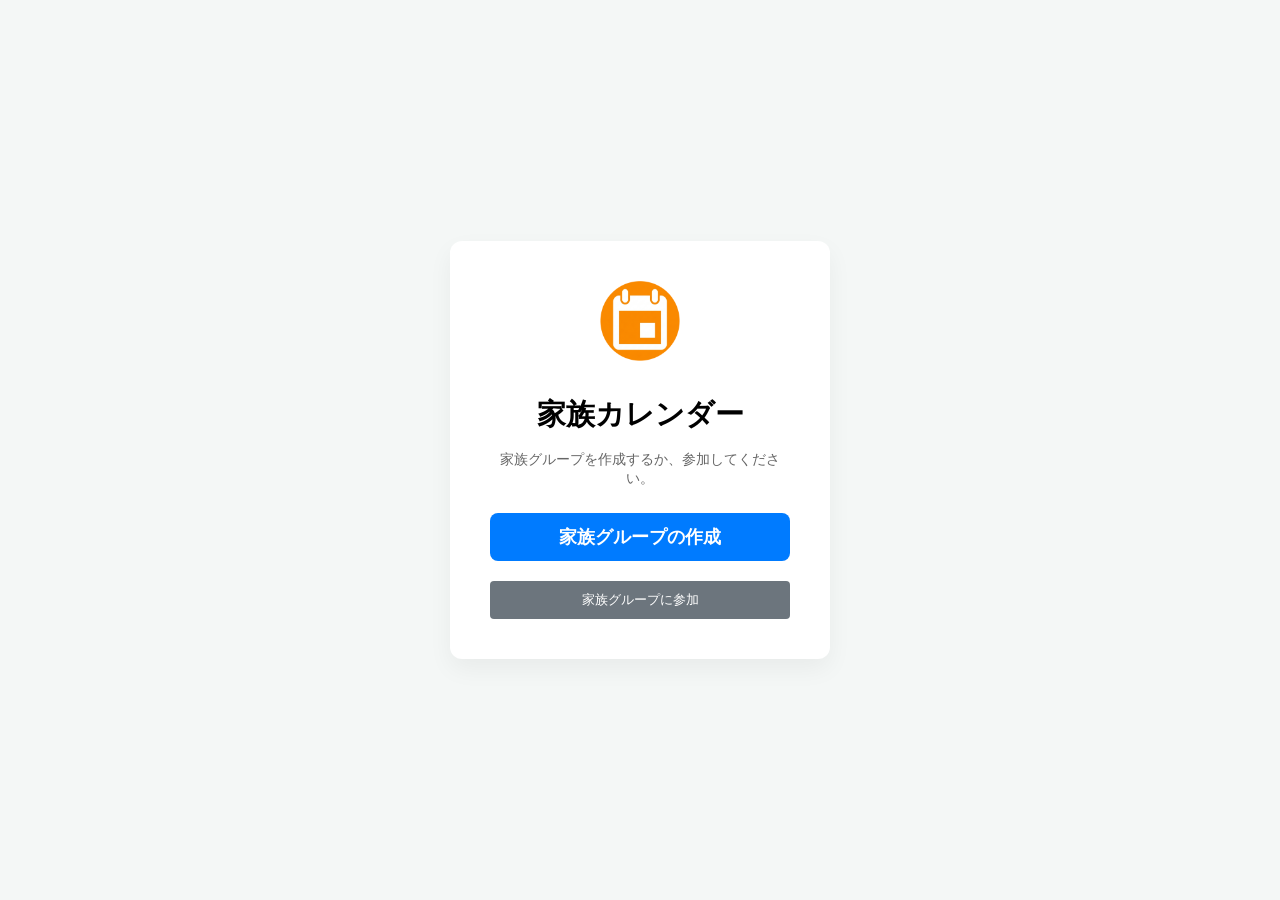
==== commit a5e2d7e3: "Add family groups with isolated spreadsheet tabs" ====
--- a/index.html
+++ b/index.html
@@ -1,28 +1,14 @@
 <!DOCTYPE html>
 <html lang="ja">
-<head>
-    <meta charset="UTF-8">
-    <meta name="viewport" content="width=device-width, initial-scale=1.0">
-    <title>家族カレンダー - ログイン</title>
-    <link rel="icon" href="calendaricon.png" type="image/png">
-    <link rel="stylesheet" href="style.css">
-</head>
+<head><meta charset="UTF-8"><meta name="viewport" content="width=device-width, initial-scale=1.0"><title>家族カレンダー - ログイン</title><link rel="icon" href="calendaricon.png" type="image/png"><link rel="stylesheet" href="style.css"></head>
 <body class="login-page">
-    <div class="login-container">
-        <img src="calendaricon.png" alt="icon" class="page-icon">
-        <h1 class="main-title">家族カレンダー</h1>
-        <p class="sub-title">アカウントを選択してログインしてください。</p>
-        
-        <div id="login-member-list" class="member-list"></div>
-
-        <div id="password-section" class="hidden">
-            <h2 id="selected-member-name"></h2>
-            <input type="password" id="password-input" placeholder="パスワードを入力">
-            <button class="primary-button" onclick="login()">ログイン</button>
-            <button class="secondary-button" onclick="hidePasswordInput()">戻る</button>
-        </div>
-    </div>
-
-    <script src="auth.js"></script>
-</body>
-</html>
+<div class="login-container">
+<img src="calendaricon.png" alt="icon" class="page-icon"><h1 class="main-title">家族カレンダー</h1>
+<div id="start-section"><p class="sub-title">家族グループを作成するか、参加してください。</p><button class="primary-button" onclick="openCreateFamily()">家族グループの作成</button><button class="secondary-button login-action-button" onclick="showJoinFamily()">家族グループに参加</button></div>
+<div id="join-code-section" class="hidden"><h2>家族グループに参加</h2><label for="family-code-input" class="form-label">家族コード</label><input type="text" id="family-code-input" class="code-input" maxlength="4" placeholder="AB12" autocomplete="off"><button class="primary-button" onclick="joinFamily()">参加</button><button class="secondary-button" onclick="showStartSection()">戻る</button></div>
+<div id="member-section" class="hidden"><p class="sub-title">自分のアカウントを選択してください。</p><div id="login-member-list" class="member-list"></div><button class="secondary-button" onclick="showJoinFamily()">戻る</button></div>
+<div id="password-section" class="hidden"><h2 id="selected-member-name"></h2><input type="password" id="password-input" placeholder="パスワードを入力"><button class="primary-button" onclick="login()">ログイン</button><button class="secondary-button" onclick="showMemberSection()">戻る</button></div>
+</div>
+<div id="create-family-modal" class="modal hidden"><div class="modal-content settings-modal-content"><h3>家族設定</h3><div class="family-count-row"><label for="create-family-count">家族の人数</label><input type="number" id="create-family-count" min="1" max="10" value="4" onchange="changeCreateFamilyCount()"></div><div class="settings-labels"><span>名前</span><span>パスワード</span><span>色</span></div><div id="create-family-list"></div><button class="primary-button" onclick="createFamily()">作成</button><button class="secondary-button" onclick="closeCreateFamily()">キャンセル</button></div></div>
+<div id="family-code-modal" class="modal hidden"><div class="modal-content"><h3>家族グループを作成しました</h3><p>家族コード</p><div id="created-family-code" class="created-family-code"></div><p class="code-note">参加する家族へこのコードを伝えてください。</p><button class="primary-button" onclick="finishFamilyCreation()">確認</button></div></div>
+<script src="auth.js"></script></body></html>
--- a/style.css
+++ b/style.css
@@ -116,6 +116,15 @@
     flex-direction: column;
 }
 
+.login-action-button { margin-top: 10px; }
+.form-label { display: block; text-align: left; margin: 15px 0 6px; font-weight: bold; }
+.code-input {
+    width: 100%; padding: 12px; border: 1px solid #ccc; border-radius: 6px;
+    text-align: center; font-size: 1.5rem; font-weight: bold; letter-spacing: 0.25em; text-transform: uppercase;
+}
+.created-family-code { font-size: 2.2rem; font-weight: bold; letter-spacing: 0.2em; color: var(--primary-color); margin: 15px 0; }
+.code-note { color: var(--text-sub); font-size: 0.9rem; }
+
 .member-legend ul {
     list-style: none;
     margin: 0;
@@ -231,8 +240,39 @@
     width: 320px; text-align: center; box-shadow: 0 4px 15px rgba(0,0,0,0.2);
 }
 
+.modal-body {
+    text-align: left;
+}
+
+.event-form-row {
+    display: grid;
+    grid-template-columns: 120px 1fr;
+    align-items: center;
+    gap: 8px;
+    margin-bottom: 12px;
+}
+
+.event-form-row input,
+.event-form-row select {
+    width: 100%;
+    padding: 8px;
+    border: 1px solid #ccc;
+    border-radius: 5px;
+}
+
+#event-plan {
+    width: 100%;
+    min-height: 110px;
+    padding: 10px;
+    border: 1px solid #ccc;
+    border-radius: 6px;
+    resize: both;
+    font: inherit;
+}
+
 .settings-modal-content {
-    width: 380px;
+    width: 560px;
+    max-width: calc(100vw - 30px);
     max-height: 90vh;
     overflow-y: auto;
 }
@@ -247,6 +287,11 @@
     text-align: left;
 }
 
+.settings-labels,
+.family-setting-row {
+    grid-template-columns: minmax(90px, 1fr) minmax(150px, 1.4fr) 52px;
+}
+
 .family-count-row {
     margin-bottom: 20px;
 }
@@ -279,6 +324,27 @@
     cursor: pointer;
 }
 
+.password-field {
+    display: flex;
+}
+
+.family-password-input {
+    min-width: 0;
+    width: 100%;
+    padding: 9px;
+    border: 1px solid #ccc;
+    border-right: none;
+    border-radius: 6px 0 0 6px;
+}
+
+.password-toggle {
+    width: 42px;
+    border: 1px solid #ccc;
+    border-radius: 0 6px 6px 0;
+    background: #fff;
+    cursor: pointer;
+}
+
 @media (max-width: 760px) {
     .sidebar { width: 150px; padding: 12px; }
     .calendar-header { justify-content: flex-start; }
